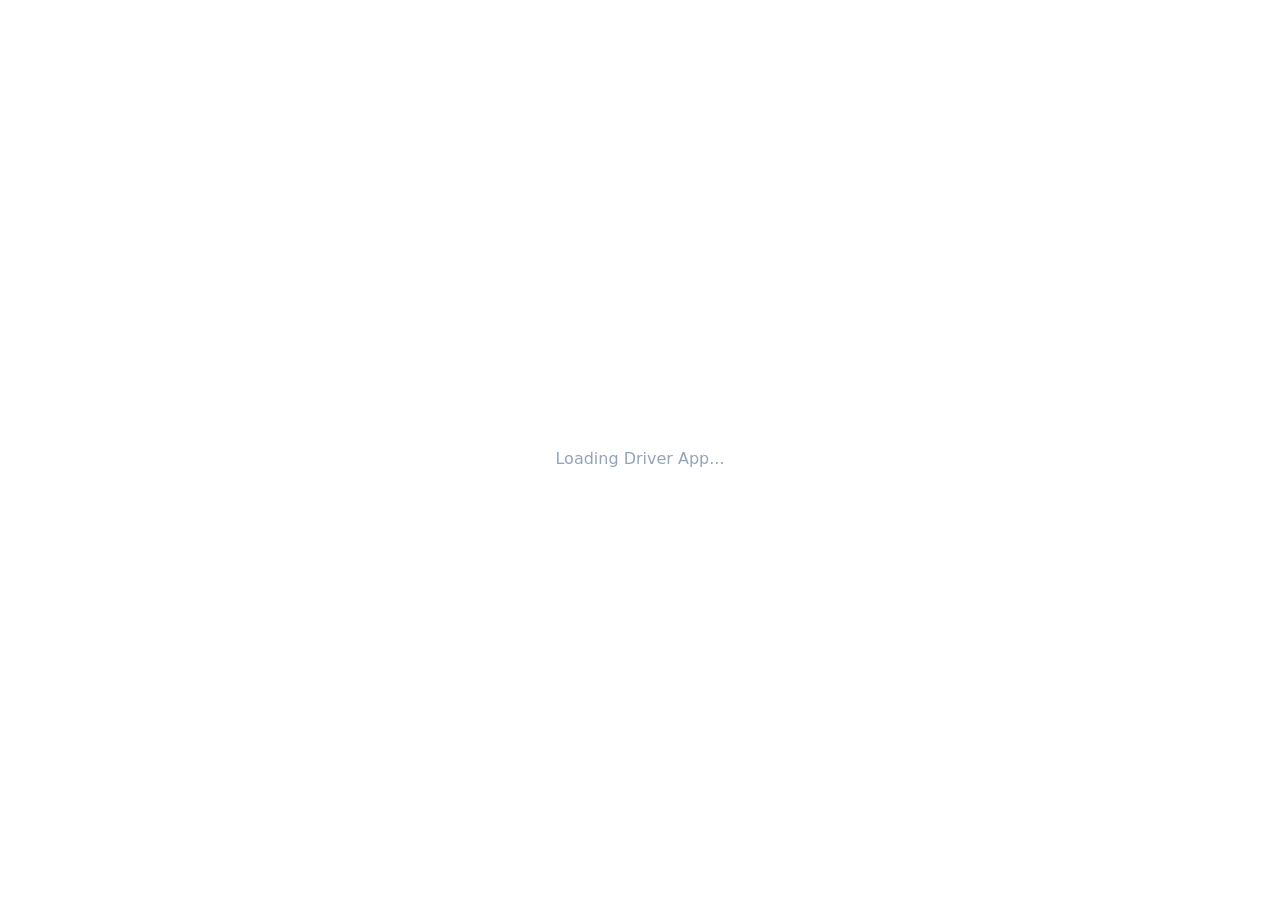
==== driver.html @ fb47ddab "Serve Client, Driver and Company as three separate pages" ====
<!DOCTYPE html>
<html lang="en">
<head>
    <meta charset="UTF-8">
    <meta name="viewport" content="width=device-width, initial-scale=1.0">
    <title>Kigali Connect — Driver</title>
    <link rel="stylesheet" href="/driver.css">
</head>
<body>
    <div id="app-root">
        <div style="display:flex;justify-content:center;align-items:center;height:100vh;font-family:system-ui;color:#94a3b8;">
            Loading Driver App...
        </div>
    </div>
    <script src="/driver.js"></script>
</body>
</html>
---- driver.css ----
﻿/* Kigali Connect (kgl-c) — Driver App Styles */

/* Theme Configurations using CSS Variables — same brand system as client/company,
   but tuned high-contrast: a driver is glancing at this mid-shift, not browsing. */
    .theme-black-red {
      /* "Dusk" — deep forest-ink base, burnt-clay accent */
      --bg-main: #0f1c17;
      --bg-sidebar: #172922;
      --text-main: #f4eee2;
      --text-muted: #93ac9f;
      --accent: #d97a3e;       /* Clay, boosted for legibility at a glance */
      --accent-hover: #e8935c;
      --card-bg: #1f352c;
      --border-color: #2c4238;
    }

    .theme-white-blue {
      /* "Mist" — cool daylight theme for bright-cab readability */
      --bg-main: #eef2ef;
      --bg-sidebar: #ffffff;
      --text-main: #16261f;
      --text-muted: #4a5f56;
      --accent: #b85a2a;
      --accent-hover: #9c4a20;
      --card-bg: #ffffff;
      --border-color: #dce6e0;
    }

    .theme-green-gold {
      /* "Kivu" — teal-black base, savanna-gold accent */
      --bg-main: #0b2420;
      --bg-sidebar: #0f2f29;
      --text-main: #f2f7f0;
      --text-muted: #9cc2b4;
      --accent: #e0a83c;
      --accent-hover: #f2bd54;
      --card-bg: #123830;
      --border-color: #1c473d;
    }

    /* Type system — shared with the client and company apps */
    :root {
      --font-display: "Fraunces", "Iowan Old Style", Georgia, serif;
      --font-body: "Manrope", -apple-system, BlinkMacSystemFont, "Segoe UI", sans-serif;
      --font-mono: "IBM Plex Mono", ui-monospace, SFMono-Regular, Menlo, monospace;
    }

    /* Apply variables globally */
    body {
      background-color: var(--bg-main);
      color: var(--text-main);
      font-family: var(--font-body);
      transition: background-color 0.3s, color 0.3s;
    }

    h1, h2, h3 { font-family: var(--font-display); font-weight: 600; }

    .route-divider {
      position: relative;
      height: 1px;
      margin: 16px 0;
      background-image: linear-gradient(to right, var(--border-color) 55%, transparent 0%);
      background-size: 10px 1px;
      background-repeat: repeat-x;
    }
    .route-divider::before {
      content: "";
      position: absolute;
      left: 0;
      top: 50%;
      width: 7px;
      height: 7px;
      border-radius: 50%;
      background: var(--accent);
      transform: translateY(-50%);
    }
    .sidebar {
      background-color: var(--bg-sidebar);
      border-right: 1px solid var(--border-color);
    }
    .card {
      background-color: var(--card-bg);
      border: 1px solid var(--border-color);
    }
    .btn-accent {
      background-color: var(--accent);
      color: #fff;
    }
    .btn-accent:hover {
      background-color: var(--accent-hover);
    }
    .text-accent {
      color: var(--accent);
    }
    .text-muted {
      color: var(--text-muted);
    }
    .border-custom {
      border-color: var(--border-color);
    }

    /* Map height fix */
    #map {
      height: 100%;
      width: 100%;
      z-index: 1;
    }

    /* Scanner laser animation */
    @keyframes scan {
      0%, 100% { top: 0%; }
      50% { top: 100%; }
    }
    .scanner-laser {
      animation: scan 3s linear infinite;
    }

    /* Cinematic Masked Entry Layout */
    .intro-overlay {
        position: fixed;
        top: 0;
        left: 0;
        width: 100vw;
        height: 100vh;
        background-color: var(--bg-main);
        z-index: 9999;
        display: flex;
        justify-content: center;
        align-items: center;
        overflow: hidden;
    }

    .cinematic-stage {
        position: relative;
        width: 750px;
        height: 220px;
        display: flex;
        justify-content: center;
        align-items: center;
    }

    .text-layer {
        position: absolute;
        width: 100%;
        height: 100%;
        display: flex;
        justify-content: center;
        align-items: center;
        white-space: nowrap;
    }

    .layer-initial {
        z-index: 2;
        animation: maskWipeOut 3.5s cubic-bezier(0.4, 0, 0.2, 1) forwards;
    }

    .brand-headline-large {
        font-family: var(--font-display);
        font-size: 4.2rem;
        font-weight: 600;
        font-style: italic;
        letter-spacing: -0.5px;
    }

    .brand-headline-large span { color: var(--accent); }

    .layer-reveal {
        z-index: 1;
        animation: maskWipeIn 3.5s cubic-bezier(0.4, 0, 0.2, 1) forwards;
    }

    .loader-box-large {
        display: flex;
        align-items: center;
        justify-content: center;
        position: relative;
        width: 100%;
        height: 100%;
    }

    .classic-ring-large {
        width: 180px;
        height: 180px;
        border: 8px solid rgba(255, 255, 255, 0.1);
        border-top: 8px solid var(--accent);
        border-radius: 50%;
        animation: spin 1s linear infinite;
        position: absolute;
    }

    .traced-text-large {
        font-size: 2.2rem;
        font-weight: 800;
        letter-spacing: 3px;
        z-index: 3;
        text-transform: lowercase;
    }

    .bus-mask-track {
        position: absolute;
        width: 100%;
        height: 100%;
        z-index: 3;
        pointer-events: none;
    }

    .animated-bus-giant {
        font-size: 7.5rem;
        position: absolute;
        top: calc(50% - 7rem); 
        left: -200px;
        transform: scaleX(-1);
        animation: busPassCinematic 3.5s cubic-bezier(0.4, 0, 0.2, 1) forwards;
    }

    @keyframes busPassCinematic {
        0% { left: -250px; }
        100% { left: 850px; }
    }

    @keyframes maskWipeOut {
        0% { clip-path: inset(0 0 0 0); }
        25% { clip-path: inset(0 0 0 0); }
        65% { clip-path: inset(0 0 0 100%); }
        100% { clip-path: inset(0 0 0 100%); opacity: 0; }
    }

    @keyframes maskWipeIn {
        0% { clip-path: inset(0 100% 0 0); opacity: 0; }
        30% { clip-path: inset(0 100% 0 0); opacity: 1; }
        70% { clip-path: inset(0 0 0 0); opacity: 1; }
        100% { clip-path: inset(0 0 0 0); opacity: 1; }
    }

    @keyframes spin {
        0% { transform: rotate(0deg); }
        100% { transform: rotate(360deg); }
    }

    /* --- Entry Tab Bar (Login / Signup) --- */
    .entry-tab-bar {
        position: relative;
        display: flex;
        background: rgba(255,255,255,0.05);
        border-radius: 10px;
        overflow: hidden;
    }
    .entry-tab {
        flex: 1;
        padding: 8px 0;
        font-size: 13px;
        font-weight: 700;
        text-transform: uppercase;
        letter-spacing: 1px;
        cursor: pointer;
        background: transparent;
        border: none;
        color: var(--text-muted);
        transition: color 0.25s;
        position: relative;
        z-index: 1;
    }
    .entry-tab.active {
        color: #fff;
    }
    .entry-tab-indicator {
        position: absolute;
        top: 0;
        left: 0;
        width: 50%;
        height: 100%;
        background: var(--accent);
        border-radius: 10px;
        transition: transform 0.3s cubic-bezier(0.4, 0, 0.2, 1);
        z-index: 0;
    }
    .entry-switch-link,
    #entry-switch-to-signup,
    #entry-switch-to-login {
        color: var(--text-muted);
        cursor: pointer;
        transition: color 0.2s;
    }
    .entry-switch-link:hover,
    #entry-switch-to-signup:hover,
    #entry-switch-to-login:hover {
        color: var(--accent);
    }
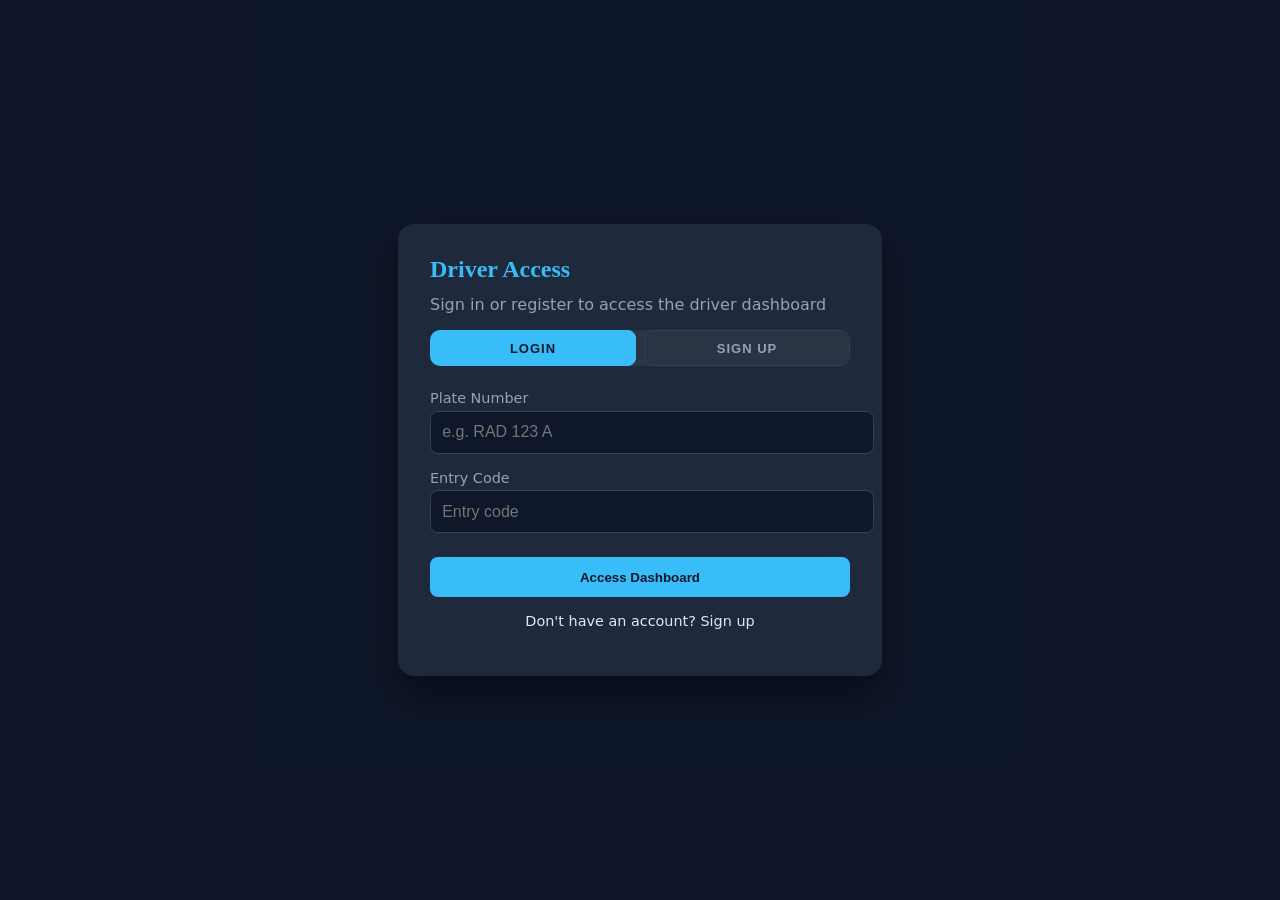
==== commit 32d94dce: "Add proper structure to driver.html so the UI can load" ====
--- a/driver.html
+++ b/driver.html
@@ -5,13 +5,109 @@
     <meta name="viewport" content="width=device-width, initial-scale=1.0">
     <title>Kigali Connect — Driver</title>
     <link rel="stylesheet" href="/driver.css">
+    <style>
+        body { margin: 0; font-family: system-ui, -apple-system, sans-serif; background: #0f172a; color: #e2e8f0; }
+        .hidden { display: none !important; }
+        #entry-modal {
+            position: fixed; inset: 0; background: rgba(15,23,42,0.95);
+            display: flex; align-items: center; justify-content: center; z-index: 100;
+        }
+        .entry-card {
+            background: #1e293b; border-radius: 16px; padding: 2rem; width: 90%; max-width: 420px;
+            box-shadow: 0 20px 40px rgba(0,0,0,0.4);
+        }
+        .entry-card h2 { margin-top: 0; color: #38bdf8; }
+        .form-group { margin-bottom: 1rem; }
+        .form-group label { display: block; margin-bottom: 0.3rem; font-size: 0.9rem; color: #94a3b8; }
+        .form-group input, .form-group select {
+            width: 100%; padding: 0.7rem; border-radius: 8px; border: 1px solid #334155;
+            background: #0f172a; color: #e2e8f0; font-size: 1rem;
+        }
+        .wide-btn {
+            width: 100%; padding: 0.8rem; border: none; border-radius: 8px;
+            background: #38bdf8; color: #0f172a; font-weight: 600; cursor: pointer; margin-top: 0.5rem;
+        }
+        .wide-btn:hover { background: #7dd3fc; }
+        .entry-tab-bar { display: flex; gap: 0.5rem; margin-bottom: 1.5rem; }
+        .entry-tab {
+            flex: 1; padding: 0.6rem; border: 1px solid #334155; background: transparent;
+            color: #94a3b8; border-radius: 8px; cursor: pointer;
+        }
+        .entry-tab.active { background: #38bdf8; color: #0f172a; border-color: #38bdf8; }
+        .switch-link { text-align: center; margin-top: 1rem; color: #38bdf8; cursor: pointer; font-size: 0.9rem; }
+        #main-app { display: none; height: 100vh; }
+    </style>
 </head>
 <body>
-    <div id="app-root">
-        <div style="display:flex;justify-content:center;align-items:center;height:100vh;font-family:system-ui;color:#94a3b8;">
-            Loading Driver App...
+
+    <!-- ENTRY / LOGIN MODAL -->
+    <div id="entry-modal">
+        <div class="entry-card">
+            <h2 id="lang-entry-title">Driver Access</h2>
+            <p id="lang-entry-subtitle" style="color:#94a3b8;margin-top:-0.5rem;">Sign in or register to access the driver dashboard</p>
+
+            <div class="entry-tab-bar">
+                <button class="entry-tab active" id="entry-tab-login">Login</button>
+                <button class="entry-tab" id="entry-tab-signup">Sign Up</button>
+            </div>
+
+            <!-- LOGIN FORM -->
+            <div id="entry-login-form">
+                <div class="form-group">
+                    <label id="lang-label-plate">Plate Number</label>
+                    <input type="text" id="entryPlate" placeholder="e.g. RAD 123 A">
+                </div>
+                <div class="form-group">
+                    <label id="lang-label-code">Entry Code</label>
+                    <input type="text" id="entryCode" placeholder="Entry code">
+                </div>
+                <button class="wide-btn" id="lang-btn-access">Access Dashboard</button>
+                <p class="switch-link" id="entry-switch-to-signup">Don't have an account? Sign up</p>
+            </div>
+
+            <!-- SIGNUP FORM -->
+            <div id="entry-signup-form" class="hidden">
+                <div class="form-group">
+                    <label id="lang-label-company">Bus Company</label>
+                    <select id="entryCompany">
+                        <option value="">-- Select Company --</option>
+                    </select>
+                </div>
+                <div class="form-group">
+                    <label id="lang-label-fname">First Name</label>
+                    <input type="text" id="entryFname">
+                </div>
+                <div class="form-group">
+                    <label id="lang-label-lname">Last Name</label>
+                    <input type="text" id="entryLname">
+                </div>
+                <div class="form-group">
+                    <label id="lang-label-phone">Phone Number</label>
+                    <input type="tel" id="entryPhone">
+                </div>
+                <div class="form-group">
+                    <label id="lang-label-license">License Number</label>
+                    <input type="text" id="entryLicense">
+                </div>
+                <div class="form-group">
+                    <label id="lang-label-pin">Choose PIN</label>
+                    <input type="password" id="entryPin" maxlength="8">
+                </div>
+                <button class="wide-btn" id="lang-btn-signup">Create Account</button>
+                <p class="switch-link" id="entry-switch-to-login">Already have an account? Login</p>
+            </div>
         </div>
     </div>
+
+    <!-- MAIN APP (hidden until login) -->
+    <div id="main-app">
+        <div style="padding:2rem;text-align:center;">
+            <h1>Driver Dashboard</h1>
+            <p>You are logged in. Full UI will appear here once the JS fully initializes.</p>
+            <div id="driver-schedule-display"></div>
+        </div>
+    </div>
+
     <script src="/driver.js"></script>
 </body>
 </html>
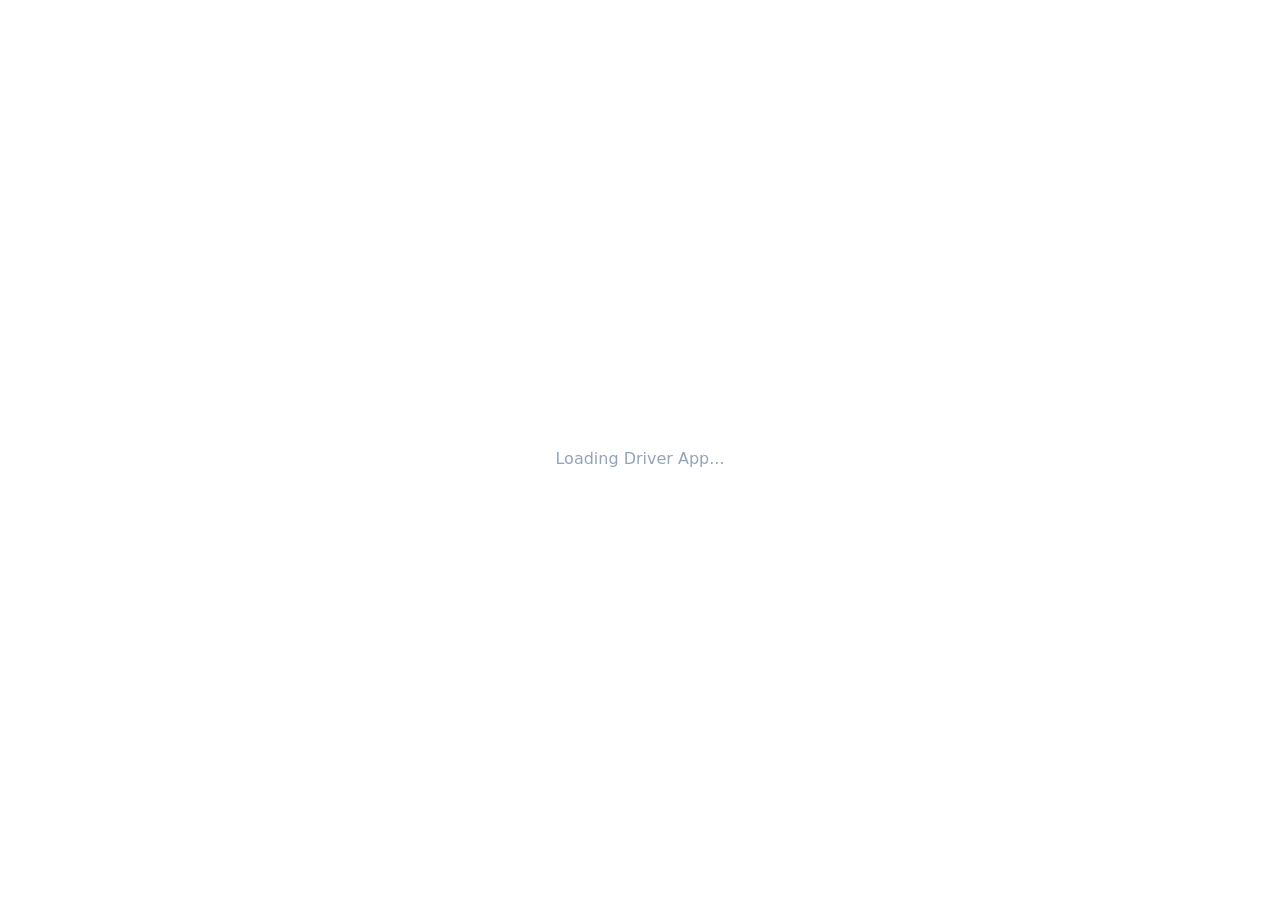
==== commit e922b85f: "Serve Client, Driver and Company as three separate pages" ====
--- a/driver.html
+++ b/driver.html
@@ -5,109 +5,13 @@
     <meta name="viewport" content="width=device-width, initial-scale=1.0">
     <title>Kigali Connect — Driver</title>
     <link rel="stylesheet" href="/driver.css">
-    <style>
-        body { margin: 0; font-family: system-ui, -apple-system, sans-serif; background: #0f172a; color: #e2e8f0; }
-        .hidden { display: none !important; }
-        #entry-modal {
-            position: fixed; inset: 0; background: rgba(15,23,42,0.95);
-            display: flex; align-items: center; justify-content: center; z-index: 100;
-        }
-        .entry-card {
-            background: #1e293b; border-radius: 16px; padding: 2rem; width: 90%; max-width: 420px;
-            box-shadow: 0 20px 40px rgba(0,0,0,0.4);
-        }
-        .entry-card h2 { margin-top: 0; color: #38bdf8; }
-        .form-group { margin-bottom: 1rem; }
-        .form-group label { display: block; margin-bottom: 0.3rem; font-size: 0.9rem; color: #94a3b8; }
-        .form-group input, .form-group select {
-            width: 100%; padding: 0.7rem; border-radius: 8px; border: 1px solid #334155;
-            background: #0f172a; color: #e2e8f0; font-size: 1rem;
-        }
-        .wide-btn {
-            width: 100%; padding: 0.8rem; border: none; border-radius: 8px;
-            background: #38bdf8; color: #0f172a; font-weight: 600; cursor: pointer; margin-top: 0.5rem;
-        }
-        .wide-btn:hover { background: #7dd3fc; }
-        .entry-tab-bar { display: flex; gap: 0.5rem; margin-bottom: 1.5rem; }
-        .entry-tab {
-            flex: 1; padding: 0.6rem; border: 1px solid #334155; background: transparent;
-            color: #94a3b8; border-radius: 8px; cursor: pointer;
-        }
-        .entry-tab.active { background: #38bdf8; color: #0f172a; border-color: #38bdf8; }
-        .switch-link { text-align: center; margin-top: 1rem; color: #38bdf8; cursor: pointer; font-size: 0.9rem; }
-        #main-app { display: none; height: 100vh; }
-    </style>
 </head>
 <body>
-
-    <!-- ENTRY / LOGIN MODAL -->
-    <div id="entry-modal">
-        <div class="entry-card">
-            <h2 id="lang-entry-title">Driver Access</h2>
-            <p id="lang-entry-subtitle" style="color:#94a3b8;margin-top:-0.5rem;">Sign in or register to access the driver dashboard</p>
-
-            <div class="entry-tab-bar">
-                <button class="entry-tab active" id="entry-tab-login">Login</button>
-                <button class="entry-tab" id="entry-tab-signup">Sign Up</button>
-            </div>
-
-            <!-- LOGIN FORM -->
-            <div id="entry-login-form">
-                <div class="form-group">
-                    <label id="lang-label-plate">Plate Number</label>
-                    <input type="text" id="entryPlate" placeholder="e.g. RAD 123 A">
-                </div>
-                <div class="form-group">
-                    <label id="lang-label-code">Entry Code</label>
-                    <input type="text" id="entryCode" placeholder="Entry code">
-                </div>
-                <button class="wide-btn" id="lang-btn-access">Access Dashboard</button>
-                <p class="switch-link" id="entry-switch-to-signup">Don't have an account? Sign up</p>
-            </div>
-
-            <!-- SIGNUP FORM -->
-            <div id="entry-signup-form" class="hidden">
-                <div class="form-group">
-                    <label id="lang-label-company">Bus Company</label>
-                    <select id="entryCompany">
-                        <option value="">-- Select Company --</option>
-                    </select>
-                </div>
-                <div class="form-group">
-                    <label id="lang-label-fname">First Name</label>
-                    <input type="text" id="entryFname">
-                </div>
-                <div class="form-group">
-                    <label id="lang-label-lname">Last Name</label>
-                    <input type="text" id="entryLname">
-                </div>
-                <div class="form-group">
-                    <label id="lang-label-phone">Phone Number</label>
-                    <input type="tel" id="entryPhone">
-                </div>
-                <div class="form-group">
-                    <label id="lang-label-license">License Number</label>
-                    <input type="text" id="entryLicense">
-                </div>
-                <div class="form-group">
-                    <label id="lang-label-pin">Choose PIN</label>
-                    <input type="password" id="entryPin" maxlength="8">
-                </div>
-                <button class="wide-btn" id="lang-btn-signup">Create Account</button>
-                <p class="switch-link" id="entry-switch-to-login">Already have an account? Login</p>
-            </div>
+    <div id="app-root">
+        <div style="display:flex;justify-content:center;align-items:center;height:100vh;font-family:system-ui;color:#94a3b8;">
+            Loading Driver App...
         </div>
     </div>
-
-    <!-- MAIN APP (hidden until login) -->
-    <div id="main-app">
-        <div style="padding:2rem;text-align:center;">
-            <h1>Driver Dashboard</h1>
-            <p>You are logged in. Full UI will appear here once the JS fully initializes.</p>
-            <div id="driver-schedule-display"></div>
-        </div>
-    </div>
-
     <script src="/driver.js"></script>
 </body>
 </html>
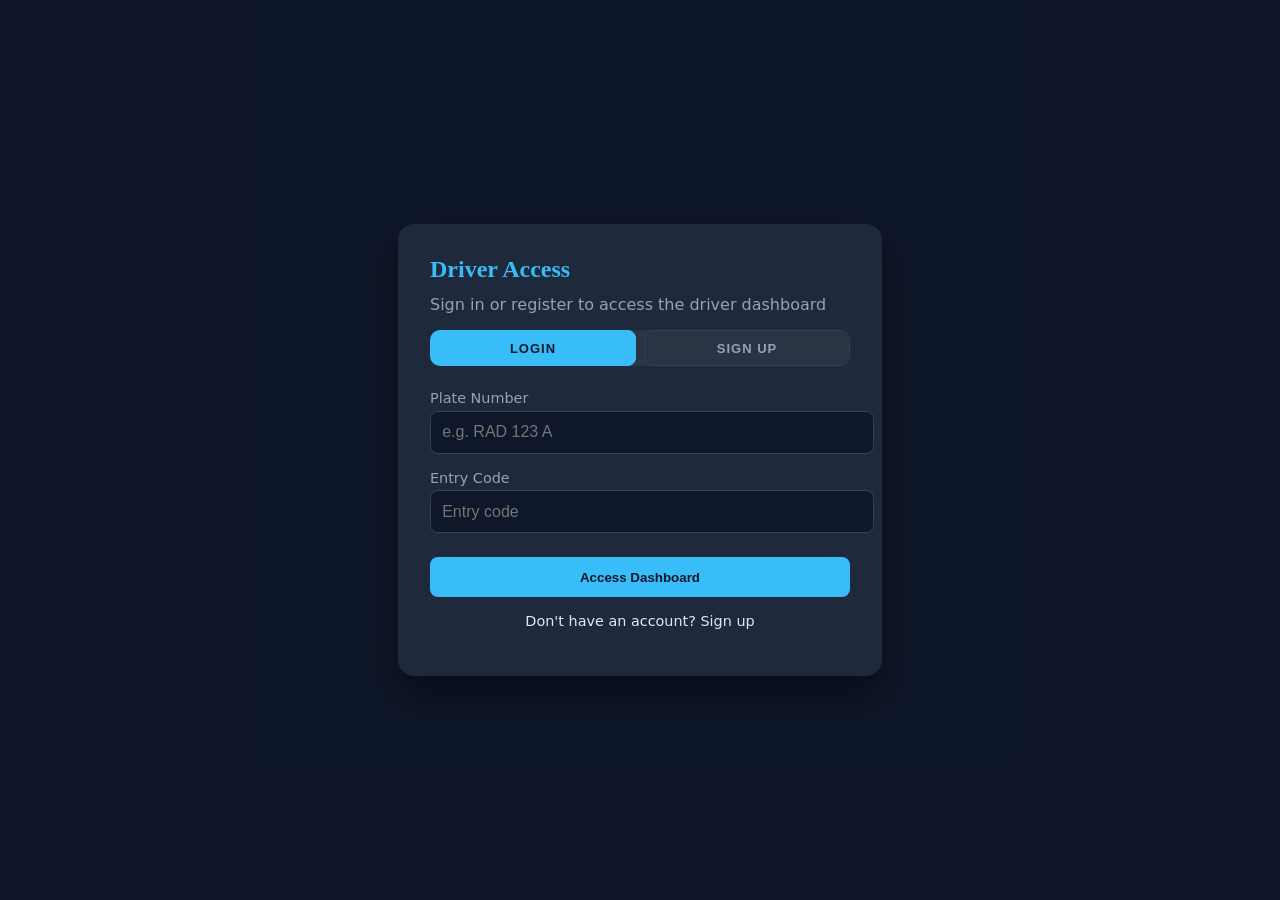
==== commit ce777038: "Add proper structure to driver.html so the UI can load" ====
--- a/driver.html
+++ b/driver.html
@@ -5,13 +5,109 @@
     <meta name="viewport" content="width=device-width, initial-scale=1.0">
     <title>Kigali Connect — Driver</title>
     <link rel="stylesheet" href="/driver.css">
+    <style>
+        body { margin: 0; font-family: system-ui, -apple-system, sans-serif; background: #0f172a; color: #e2e8f0; }
+        .hidden { display: none !important; }
+        #entry-modal {
+            position: fixed; inset: 0; background: rgba(15,23,42,0.95);
+            display: flex; align-items: center; justify-content: center; z-index: 100;
+        }
+        .entry-card {
+            background: #1e293b; border-radius: 16px; padding: 2rem; width: 90%; max-width: 420px;
+            box-shadow: 0 20px 40px rgba(0,0,0,0.4);
+        }
+        .entry-card h2 { margin-top: 0; color: #38bdf8; }
+        .form-group { margin-bottom: 1rem; }
+        .form-group label { display: block; margin-bottom: 0.3rem; font-size: 0.9rem; color: #94a3b8; }
+        .form-group input, .form-group select {
+            width: 100%; padding: 0.7rem; border-radius: 8px; border: 1px solid #334155;
+            background: #0f172a; color: #e2e8f0; font-size: 1rem;
+        }
+        .wide-btn {
+            width: 100%; padding: 0.8rem; border: none; border-radius: 8px;
+            background: #38bdf8; color: #0f172a; font-weight: 600; cursor: pointer; margin-top: 0.5rem;
+        }
+        .wide-btn:hover { background: #7dd3fc; }
+        .entry-tab-bar { display: flex; gap: 0.5rem; margin-bottom: 1.5rem; }
+        .entry-tab {
+            flex: 1; padding: 0.6rem; border: 1px solid #334155; background: transparent;
+            color: #94a3b8; border-radius: 8px; cursor: pointer;
+        }
+        .entry-tab.active { background: #38bdf8; color: #0f172a; border-color: #38bdf8; }
+        .switch-link { text-align: center; margin-top: 1rem; color: #38bdf8; cursor: pointer; font-size: 0.9rem; }
+        #main-app { display: none; height: 100vh; }
+    </style>
 </head>
 <body>
-    <div id="app-root">
-        <div style="display:flex;justify-content:center;align-items:center;height:100vh;font-family:system-ui;color:#94a3b8;">
-            Loading Driver App...
+
+    <!-- ENTRY / LOGIN MODAL -->
+    <div id="entry-modal">
+        <div class="entry-card">
+            <h2 id="lang-entry-title">Driver Access</h2>
+            <p id="lang-entry-subtitle" style="color:#94a3b8;margin-top:-0.5rem;">Sign in or register to access the driver dashboard</p>
+
+            <div class="entry-tab-bar">
+                <button class="entry-tab active" id="entry-tab-login">Login</button>
+                <button class="entry-tab" id="entry-tab-signup">Sign Up</button>
+            </div>
+
+            <!-- LOGIN FORM -->
+            <div id="entry-login-form">
+                <div class="form-group">
+                    <label id="lang-label-plate">Plate Number</label>
+                    <input type="text" id="entryPlate" placeholder="e.g. RAD 123 A">
+                </div>
+                <div class="form-group">
+                    <label id="lang-label-code">Entry Code</label>
+                    <input type="text" id="entryCode" placeholder="Entry code">
+                </div>
+                <button class="wide-btn" id="lang-btn-access">Access Dashboard</button>
+                <p class="switch-link" id="entry-switch-to-signup">Don't have an account? Sign up</p>
+            </div>
+
+            <!-- SIGNUP FORM -->
+            <div id="entry-signup-form" class="hidden">
+                <div class="form-group">
+                    <label id="lang-label-company">Bus Company</label>
+                    <select id="entryCompany">
+                        <option value="">-- Select Company --</option>
+                    </select>
+                </div>
+                <div class="form-group">
+                    <label id="lang-label-fname">First Name</label>
+                    <input type="text" id="entryFname">
+                </div>
+                <div class="form-group">
+                    <label id="lang-label-lname">Last Name</label>
+                    <input type="text" id="entryLname">
+                </div>
+                <div class="form-group">
+                    <label id="lang-label-phone">Phone Number</label>
+                    <input type="tel" id="entryPhone">
+                </div>
+                <div class="form-group">
+                    <label id="lang-label-license">License Number</label>
+                    <input type="text" id="entryLicense">
+                </div>
+                <div class="form-group">
+                    <label id="lang-label-pin">Choose PIN</label>
+                    <input type="password" id="entryPin" maxlength="8">
+                </div>
+                <button class="wide-btn" id="lang-btn-signup">Create Account</button>
+                <p class="switch-link" id="entry-switch-to-login">Already have an account? Login</p>
+            </div>
         </div>
     </div>
+
+    <!-- MAIN APP (hidden until login) -->
+    <div id="main-app">
+        <div style="padding:2rem;text-align:center;">
+            <h1>Driver Dashboard</h1>
+            <p>You are logged in. Full UI will appear here once the JS fully initializes.</p>
+            <div id="driver-schedule-display"></div>
+        </div>
+    </div>
+
     <script src="/driver.js"></script>
 </body>
 </html>
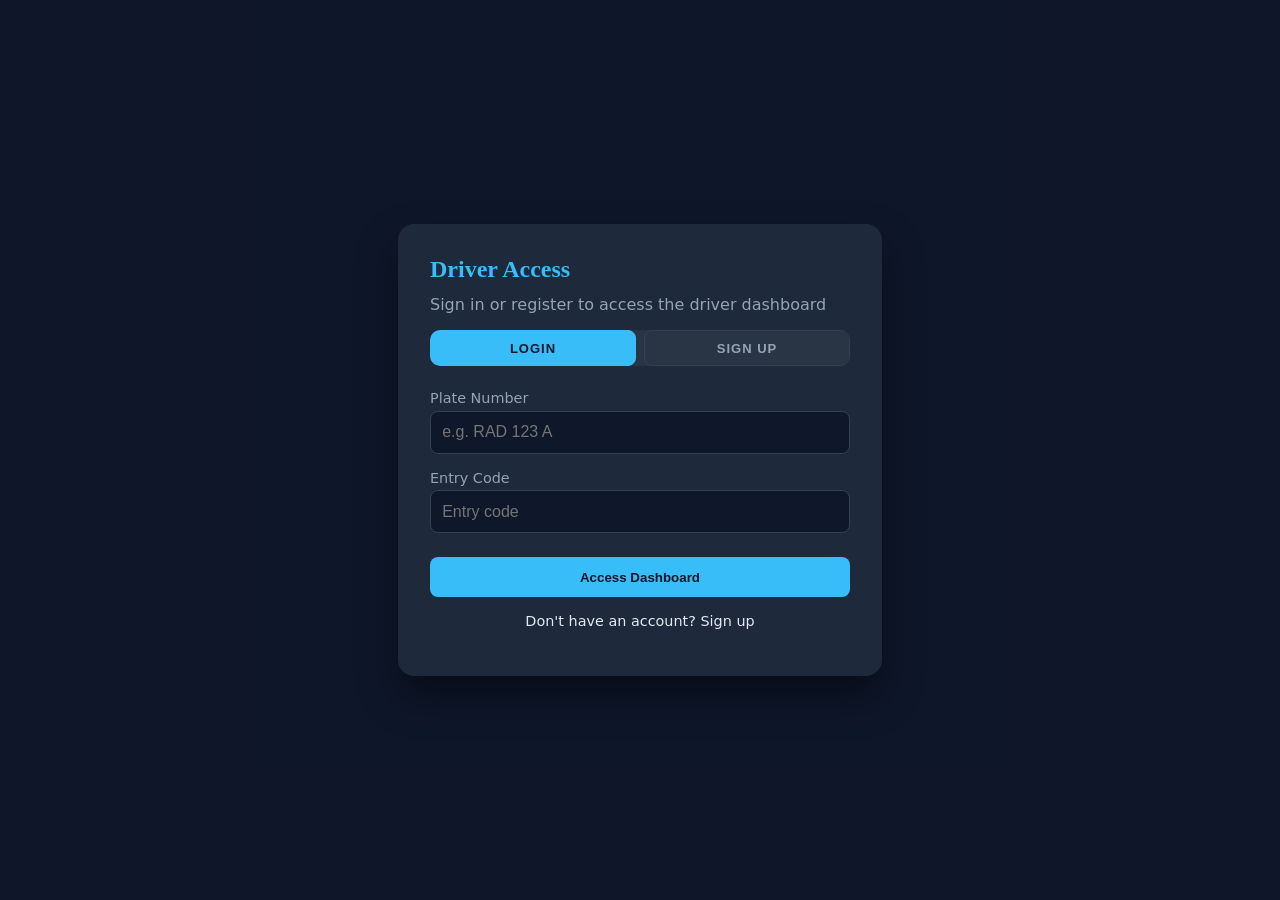
==== commit 88284258: "Fix driver login button - connect handleDriverLogin" ====
--- a/driver.html
+++ b/driver.html
@@ -21,7 +21,7 @@
         .form-group label { display: block; margin-bottom: 0.3rem; font-size: 0.9rem; color: #94a3b8; }
         .form-group input, .form-group select {
             width: 100%; padding: 0.7rem; border-radius: 8px; border: 1px solid #334155;
-            background: #0f172a; color: #e2e8f0; font-size: 1rem;
+            background: #0f172a; color: #e2e8f0; font-size: 1rem; box-sizing: border-box;
         }
         .wide-btn {
             width: 100%; padding: 0.8rem; border: none; border-radius: 8px;
@@ -35,7 +35,6 @@
         }
         .entry-tab.active { background: #38bdf8; color: #0f172a; border-color: #38bdf8; }
         .switch-link { text-align: center; margin-top: 1rem; color: #38bdf8; cursor: pointer; font-size: 0.9rem; }
-        #main-app { display: none; height: 100vh; }
     </style>
 </head>
 <body>
@@ -47,8 +46,8 @@
             <p id="lang-entry-subtitle" style="color:#94a3b8;margin-top:-0.5rem;">Sign in or register to access the driver dashboard</p>
 
             <div class="entry-tab-bar">
-                <button class="entry-tab active" id="entry-tab-login">Login</button>
-                <button class="entry-tab" id="entry-tab-signup">Sign Up</button>
+                <button class="entry-tab active" id="entry-tab-login" onclick="switchEntryTab('login')">Login</button>
+                <button class="entry-tab" id="entry-tab-signup" onclick="switchEntryTab('signup')">Sign Up</button>
             </div>
 
             <!-- LOGIN FORM -->
@@ -61,8 +60,8 @@
                     <label id="lang-label-code">Entry Code</label>
                     <input type="text" id="entryCode" placeholder="Entry code">
                 </div>
-                <button class="wide-btn" id="lang-btn-access">Access Dashboard</button>
-                <p class="switch-link" id="entry-switch-to-signup">Don't have an account? Sign up</p>
+                <button class="wide-btn" id="lang-btn-access" onclick="handleDriverLogin(event)">Access Dashboard</button>
+                <p class="switch-link" id="entry-switch-to-signup" onclick="switchEntryTab('signup')">Don't have an account? Sign up</p>
             </div>
 
             <!-- SIGNUP FORM -->
@@ -93,20 +92,32 @@
                     <label id="lang-label-pin">Choose PIN</label>
                     <input type="password" id="entryPin" maxlength="8">
                 </div>
-                <button class="wide-btn" id="lang-btn-signup">Create Account</button>
-                <p class="switch-link" id="entry-switch-to-login">Already have an account? Login</p>
+                <button class="wide-btn" id="lang-btn-signup" onclick="handleDriverSignup(event)">Create Account</button>
+                <p class="switch-link" id="entry-switch-to-login" onclick="switchEntryTab('login')">Already have an account? Login</p>
             </div>
         </div>
     </div>
 
-    <!-- MAIN APP (hidden until login) -->
-    <div id="main-app">
-        <div style="padding:2rem;text-align:center;">
-            <h1>Driver Dashboard</h1>
-            <p>You are logged in. Full UI will appear here once the JS fully initializes.</p>
-            <div id="driver-schedule-display"></div>
-        </div>
-    </div>
+    <script>
+        function switchEntryTab(tab) {
+            const loginForm = document.getElementById('entry-login-form');
+            const signupForm = document.getElementById('entry-signup-form');
+            const loginTab = document.getElementById('entry-tab-login');
+            const signupTab = document.getElementById('entry-tab-signup');
+
+            if (tab === 'login') {
+                loginForm.classList.remove('hidden');
+                signupForm.classList.add('hidden');
+                loginTab.classList.add('active');
+                signupTab.classList.remove('active');
+            } else {
+                loginForm.classList.add('hidden');
+                signupForm.classList.remove('hidden');
+                loginTab.classList.remove('active');
+                signupTab.classList.add('active');
+            }
+        }
+    </script>
 
     <script src="/driver.js"></script>
 </body>
